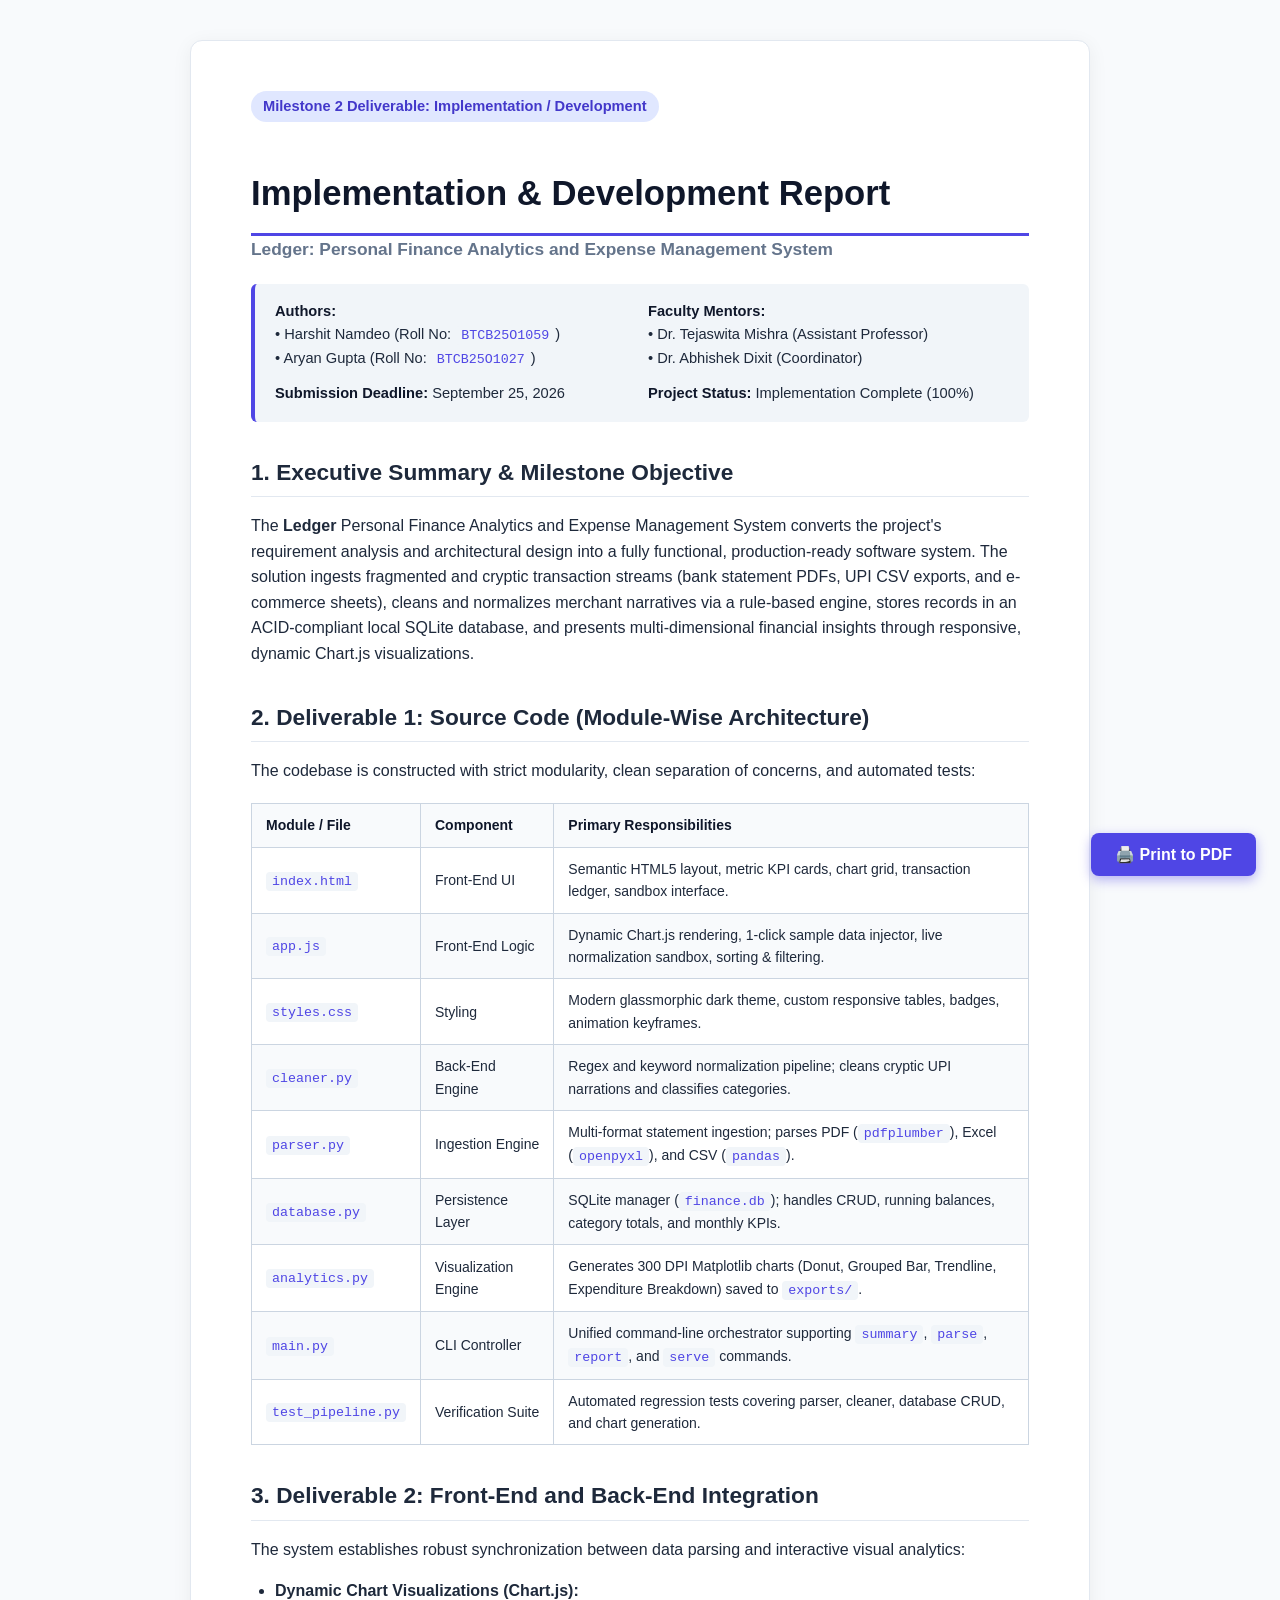
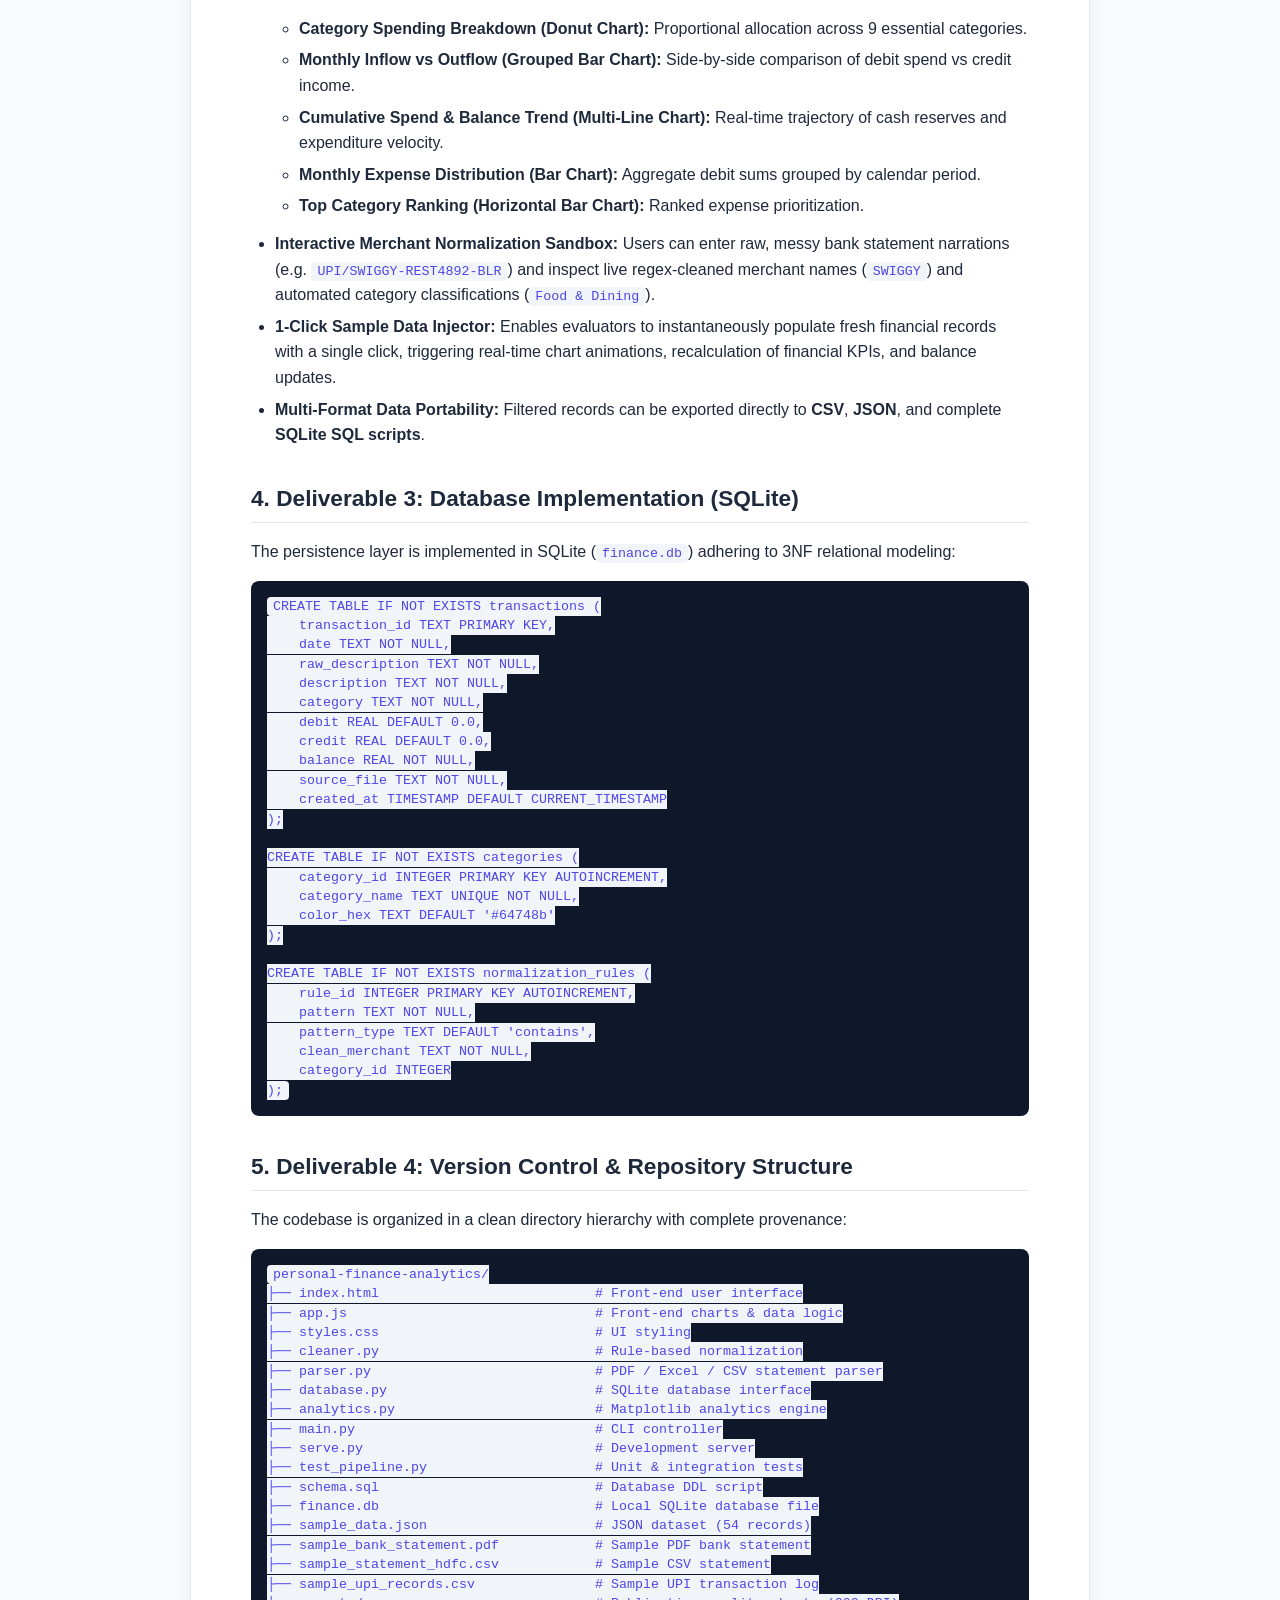
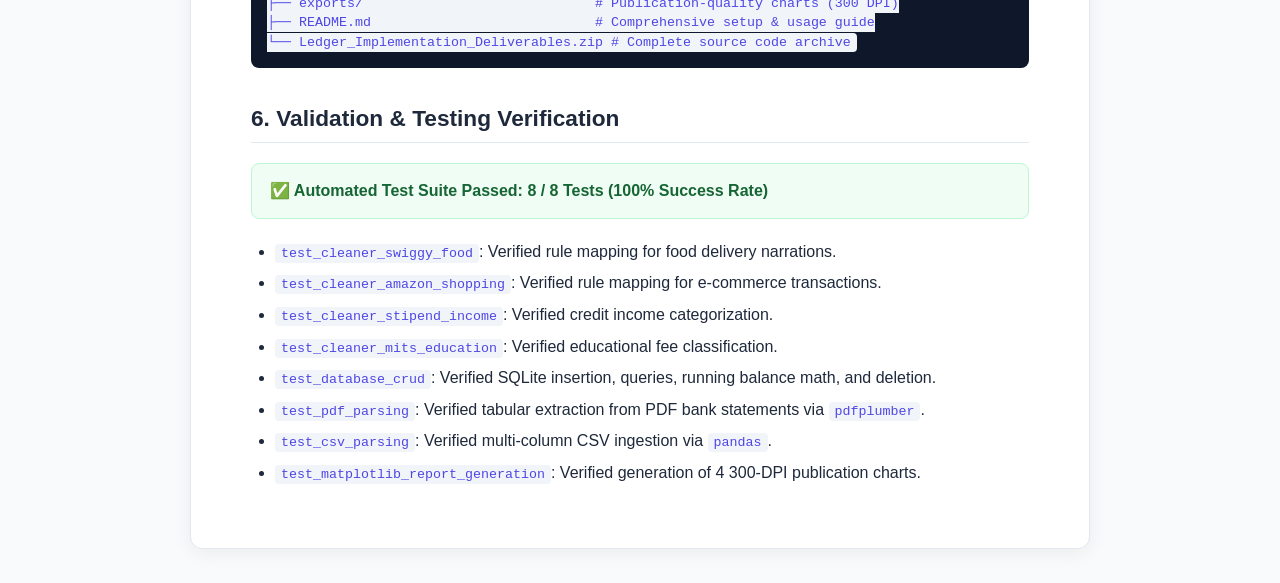
==== IMPLEMENTATION_REPORT.html @ d6fc1c30 "Initial commit: Ledger - Personal Finance Analytics and Expense Management System" ====
<!DOCTYPE html>
<html lang="en">
<head>
  <meta charset="UTF-8">
  <title>Implementation & Development Report - Ledger</title>
  <style>
    @media print {
      body { font-size: 11pt; color: #111; }
      .no-print { display: none; }
      .page-break { page-break-before: always; }
      a { color: #111; text-decoration: none; }
    }
    body {
      font-family: 'Segoe UI', -apple-system, BlinkMacSystemFont, Roboto, sans-serif;
      line-height: 1.6;
      color: #1e293b;
      max-width: 900px;
      margin: 0 auto;
      padding: 40px 20px;
      background: #f8fafc;
    }
    .paper {
      background: #ffffff;
      padding: 50px 60px;
      border-radius: 12px;
      box-shadow: 0 4px 20px rgba(0,0,0,0.06);
      border: 1px solid #e2e8f0;
    }
    h1 {
      font-size: 26pt;
      color: #0f172a;
      margin-bottom: 4px;
      font-weight: 800;
      border-bottom: 3px solid #4f46e5;
      padding-bottom: 12px;
    }
    h2 {
      font-size: 17pt;
      color: #1e293b;
      margin-top: 32px;
      margin-bottom: 12px;
      border-bottom: 1px solid #e2e8f0;
      padding-bottom: 6px;
    }
    h3 {
      font-size: 13pt;
      color: #334155;
      margin-top: 20px;
    }
    .badge {
      display: inline-block;
      padding: 4px 12px;
      border-radius: 9999px;
      font-size: 11pt;
      font-weight: 600;
      background: #e0e7ff;
      color: #4338ca;
      margin-bottom: 20px;
    }
    .meta-box {
      background: #f1f5f9;
      border-left: 4px solid #4f46e5;
      padding: 16px 20px;
      border-radius: 6px;
      margin: 20px 0 30px 0;
      display: grid;
      grid-template-columns: 1fr 1fr;
      gap: 12px;
      font-size: 11pt;
    }
    .meta-item strong {
      color: #0f172a;
    }
    table {
      width: 100%;
      border-collapse: collapse;
      margin: 20px 0;
      font-size: 10.5pt;
    }
    th, td {
      border: 1px solid #cbd5e1;
      padding: 10px 14px;
      text-align: left;
    }
    th {
      background: #f8fafc;
      font-weight: 700;
      color: #0f172a;
    }
    tr:nth-child(even) {
      background: #f8fafc;
    }
    code {
      font-family: 'Consolas', monospace;
      background: #f1f5f9;
      padding: 2px 6px;
      border-radius: 4px;
      color: #4f46e5;
      font-size: 10pt;
    }
    pre {
      background: #0f172a;
      color: #f8fafc;
      padding: 16px;
      border-radius: 8px;
      overflow-x: auto;
      font-family: 'Consolas', monospace;
      font-size: 9.5pt;
      line-height: 1.45;
    }
    ul, ol {
      padding-left: 24px;
      margin: 12px 0;
    }
    li {
      margin-bottom: 6px;
    }
    .highlight-card {
      background: #f0fdf4;
      border: 1px solid #bbf7d0;
      color: #166534;
      padding: 14px 18px;
      border-radius: 8px;
      font-weight: 600;
      margin: 20px 0;
    }
    .print-btn {
      position: fixed;
      bottom: 24px;
      right: 24px;
      background: #4f46e5;
      color: white;
      border: none;
      padding: 12px 24px;
      border-radius: 8px;
      font-weight: 600;
      cursor: pointer;
      box-shadow: 0 4px 12px rgba(79, 70, 229, 0.4);
      font-size: 12pt;
      transition: background 0.2s;
    }
    .print-btn:hover {
      background: #4338ca;
    }
  </style>
</head>
<body>

  <button class="print-btn no-print" onclick="window.print()">🖨️ Print to PDF</button>

  <div class="paper">
    <div class="badge">Milestone 2 Deliverable: Implementation / Development</div>
    <h1>Implementation & Development Report</h1>
    <h3 style="color:#64748b; margin-top: -4px;">Ledger: Personal Finance Analytics and Expense Management System</h3>

    <div class="meta-box">
      <div class="meta-item">
        <strong>Authors:</strong><br>
        • Harshit Namdeo (Roll No: <code>BTCB25O1059</code>)<br>
        • Aryan Gupta (Roll No: <code>BTCB25O1027</code>)
      </div>
      <div class="meta-item">
        <strong>Faculty Mentors:</strong><br>
        • Dr. Tejaswita Mishra (Assistant Professor)<br>
        • Dr. Abhishek Dixit (Coordinator)
      </div>
      <div class="meta-item">
        <strong>Submission Deadline:</strong> September 25, 2026
      </div>
      <div class="meta-item">
        <strong>Project Status:</strong> Implementation Complete (100%)
      </div>
    </div>

    <h2>1. Executive Summary & Milestone Objective</h2>
    <p>
      The <strong>Ledger</strong> Personal Finance Analytics and Expense Management System converts the project's requirement analysis and architectural design into a fully functional, production-ready software system. The solution ingests fragmented and cryptic transaction streams (bank statement PDFs, UPI CSV exports, and e-commerce sheets), cleans and normalizes merchant narratives via a rule-based engine, stores records in an ACID-compliant local SQLite database, and presents multi-dimensional financial insights through responsive, dynamic Chart.js visualizations.
    </p>

    <h2>2. Deliverable 1: Source Code (Module-Wise Architecture)</h2>
    <p>The codebase is constructed with strict modularity, clean separation of concerns, and automated tests:</p>
    <table>
      <thead>
        <tr>
          <th>Module / File</th>
          <th>Component</th>
          <th>Primary Responsibilities</th>
        </tr>
      </thead>
      <tbody>
        <tr>
          <td><code>index.html</code></td>
          <td>Front-End UI</td>
          <td>Semantic HTML5 layout, metric KPI cards, chart grid, transaction ledger, sandbox interface.</td>
        </tr>
        <tr>
          <td><code>app.js</code></td>
          <td>Front-End Logic</td>
          <td>Dynamic Chart.js rendering, 1-click sample data injector, live normalization sandbox, sorting & filtering.</td>
        </tr>
        <tr>
          <td><code>styles.css</code></td>
          <td>Styling</td>
          <td>Modern glassmorphic dark theme, custom responsive tables, badges, animation keyframes.</td>
        </tr>
        <tr>
          <td><code>cleaner.py</code></td>
          <td>Back-End Engine</td>
          <td>Regex and keyword normalization pipeline; cleans cryptic UPI narrations and classifies categories.</td>
        </tr>
        <tr>
          <td><code>parser.py</code></td>
          <td>Ingestion Engine</td>
          <td>Multi-format statement ingestion; parses PDF (<code>pdfplumber</code>), Excel (<code>openpyxl</code>), and CSV (<code>pandas</code>).</td>
        </tr>
        <tr>
          <td><code>database.py</code></td>
          <td>Persistence Layer</td>
          <td>SQLite manager (<code>finance.db</code>); handles CRUD, running balances, category totals, and monthly KPIs.</td>
        </tr>
        <tr>
          <td><code>analytics.py</code></td>
          <td>Visualization Engine</td>
          <td>Generates 300 DPI Matplotlib charts (Donut, Grouped Bar, Trendline, Expenditure Breakdown) saved to <code>exports/</code>.</td>
        </tr>
        <tr>
          <td><code>main.py</code></td>
          <td>CLI Controller</td>
          <td>Unified command-line orchestrator supporting <code>summary</code>, <code>parse</code>, <code>report</code>, and <code>serve</code> commands.</td>
        </tr>
        <tr>
          <td><code>test_pipeline.py</code></td>
          <td>Verification Suite</td>
          <td>Automated regression tests covering parser, cleaner, database CRUD, and chart generation.</td>
        </tr>
      </tbody>
    </table>

    <div class="page-break"></div>

    <h2>3. Deliverable 2: Front-End and Back-End Integration</h2>
    <p>The system establishes robust synchronization between data parsing and interactive visual analytics:</p>
    <ul>
      <li><strong>Dynamic Chart Visualizations (Chart.js):</strong>
        <ul>
          <li><strong>Category Spending Breakdown (Donut Chart):</strong> Proportional allocation across 9 essential categories.</li>
          <li><strong>Monthly Inflow vs Outflow (Grouped Bar Chart):</strong> Side-by-side comparison of debit spend vs credit income.</li>
          <li><strong>Cumulative Spend & Balance Trend (Multi-Line Chart):</strong> Real-time trajectory of cash reserves and expenditure velocity.</li>
          <li><strong>Monthly Expense Distribution (Bar Chart):</strong> Aggregate debit sums grouped by calendar period.</li>
          <li><strong>Top Category Ranking (Horizontal Bar Chart):</strong> Ranked expense prioritization.</li>
        </ul>
      </li>
      <li><strong>Interactive Merchant Normalization Sandbox:</strong> Users can enter raw, messy bank statement narrations (e.g. <code>UPI/SWIGGY-REST4892-BLR</code>) and inspect live regex-cleaned merchant names (<code>SWIGGY</code>) and automated category classifications (<code>Food & Dining</code>).</li>
      <li><strong>1-Click Sample Data Injector:</strong> Enables evaluators to instantaneously populate fresh financial records with a single click, triggering real-time chart animations, recalculation of financial KPIs, and balance updates.</li>
      <li><strong>Multi-Format Data Portability:</strong> Filtered records can be exported directly to <strong>CSV</strong>, <strong>JSON</strong>, and complete <strong>SQLite SQL scripts</strong>.</li>
    </ul>

    <h2>4. Deliverable 3: Database Implementation (SQLite)</h2>
    <p>The persistence layer is implemented in SQLite (<code>finance.db</code>) adhering to 3NF relational modeling:</p>
    <pre><code>CREATE TABLE IF NOT EXISTS transactions (
    transaction_id TEXT PRIMARY KEY,
    date TEXT NOT NULL,
    raw_description TEXT NOT NULL,
    description TEXT NOT NULL,
    category TEXT NOT NULL,
    debit REAL DEFAULT 0.0,
    credit REAL DEFAULT 0.0,
    balance REAL NOT NULL,
    source_file TEXT NOT NULL,
    created_at TIMESTAMP DEFAULT CURRENT_TIMESTAMP
);

CREATE TABLE IF NOT EXISTS categories (
    category_id INTEGER PRIMARY KEY AUTOINCREMENT,
    category_name TEXT UNIQUE NOT NULL,
    color_hex TEXT DEFAULT '#64748b'
);

CREATE TABLE IF NOT EXISTS normalization_rules (
    rule_id INTEGER PRIMARY KEY AUTOINCREMENT,
    pattern TEXT NOT NULL,
    pattern_type TEXT DEFAULT 'contains',
    clean_merchant TEXT NOT NULL,
    category_id INTEGER
);</code></pre>

    <h2>5. Deliverable 4: Version Control & Repository Structure</h2>
    <p>The codebase is organized in a clean directory hierarchy with complete provenance:</p>
    <pre><code>personal-finance-analytics/
├── index.html                           # Front-end user interface
├── app.js                               # Front-end charts & data logic
├── styles.css                           # UI styling
├── cleaner.py                           # Rule-based normalization
├── parser.py                            # PDF / Excel / CSV statement parser
├── database.py                          # SQLite database interface
├── analytics.py                         # Matplotlib analytics engine
├── main.py                              # CLI controller
├── serve.py                             # Development server
├── test_pipeline.py                     # Unit & integration tests
├── schema.sql                           # Database DDL script
├── finance.db                           # Local SQLite database file
├── sample_data.json                     # JSON dataset (54 records)
├── sample_bank_statement.pdf            # Sample PDF bank statement
├── sample_statement_hdfc.csv            # Sample CSV statement
├── sample_upi_records.csv               # Sample UPI transaction log
├── exports/                             # Publication-quality charts (300 DPI)
├── README.md                            # Comprehensive setup & usage guide
└── Ledger_Implementation_Deliverables.zip # Complete source code archive</code></pre>

    <h2>6. Validation & Testing Verification</h2>
    <div class="highlight-card">
      ✅ Automated Test Suite Passed: 8 / 8 Tests (100% Success Rate)
    </div>
    <ul>
      <li><code>test_cleaner_swiggy_food</code>: Verified rule mapping for food delivery narrations.</li>
      <li><code>test_cleaner_amazon_shopping</code>: Verified rule mapping for e-commerce transactions.</li>
      <li><code>test_cleaner_stipend_income</code>: Verified credit income categorization.</li>
      <li><code>test_cleaner_mits_education</code>: Verified educational fee classification.</li>
      <li><code>test_database_crud</code>: Verified SQLite insertion, queries, running balance math, and deletion.</li>
      <li><code>test_pdf_parsing</code>: Verified tabular extraction from PDF bank statements via <code>pdfplumber</code>.</li>
      <li><code>test_csv_parsing</code>: Verified multi-column CSV ingestion via <code>pandas</code>.</li>
      <li><code>test_matplotlib_report_generation</code>: Verified generation of 4 300-DPI publication charts.</li>
    </ul>
  </div>
</body>
</html>
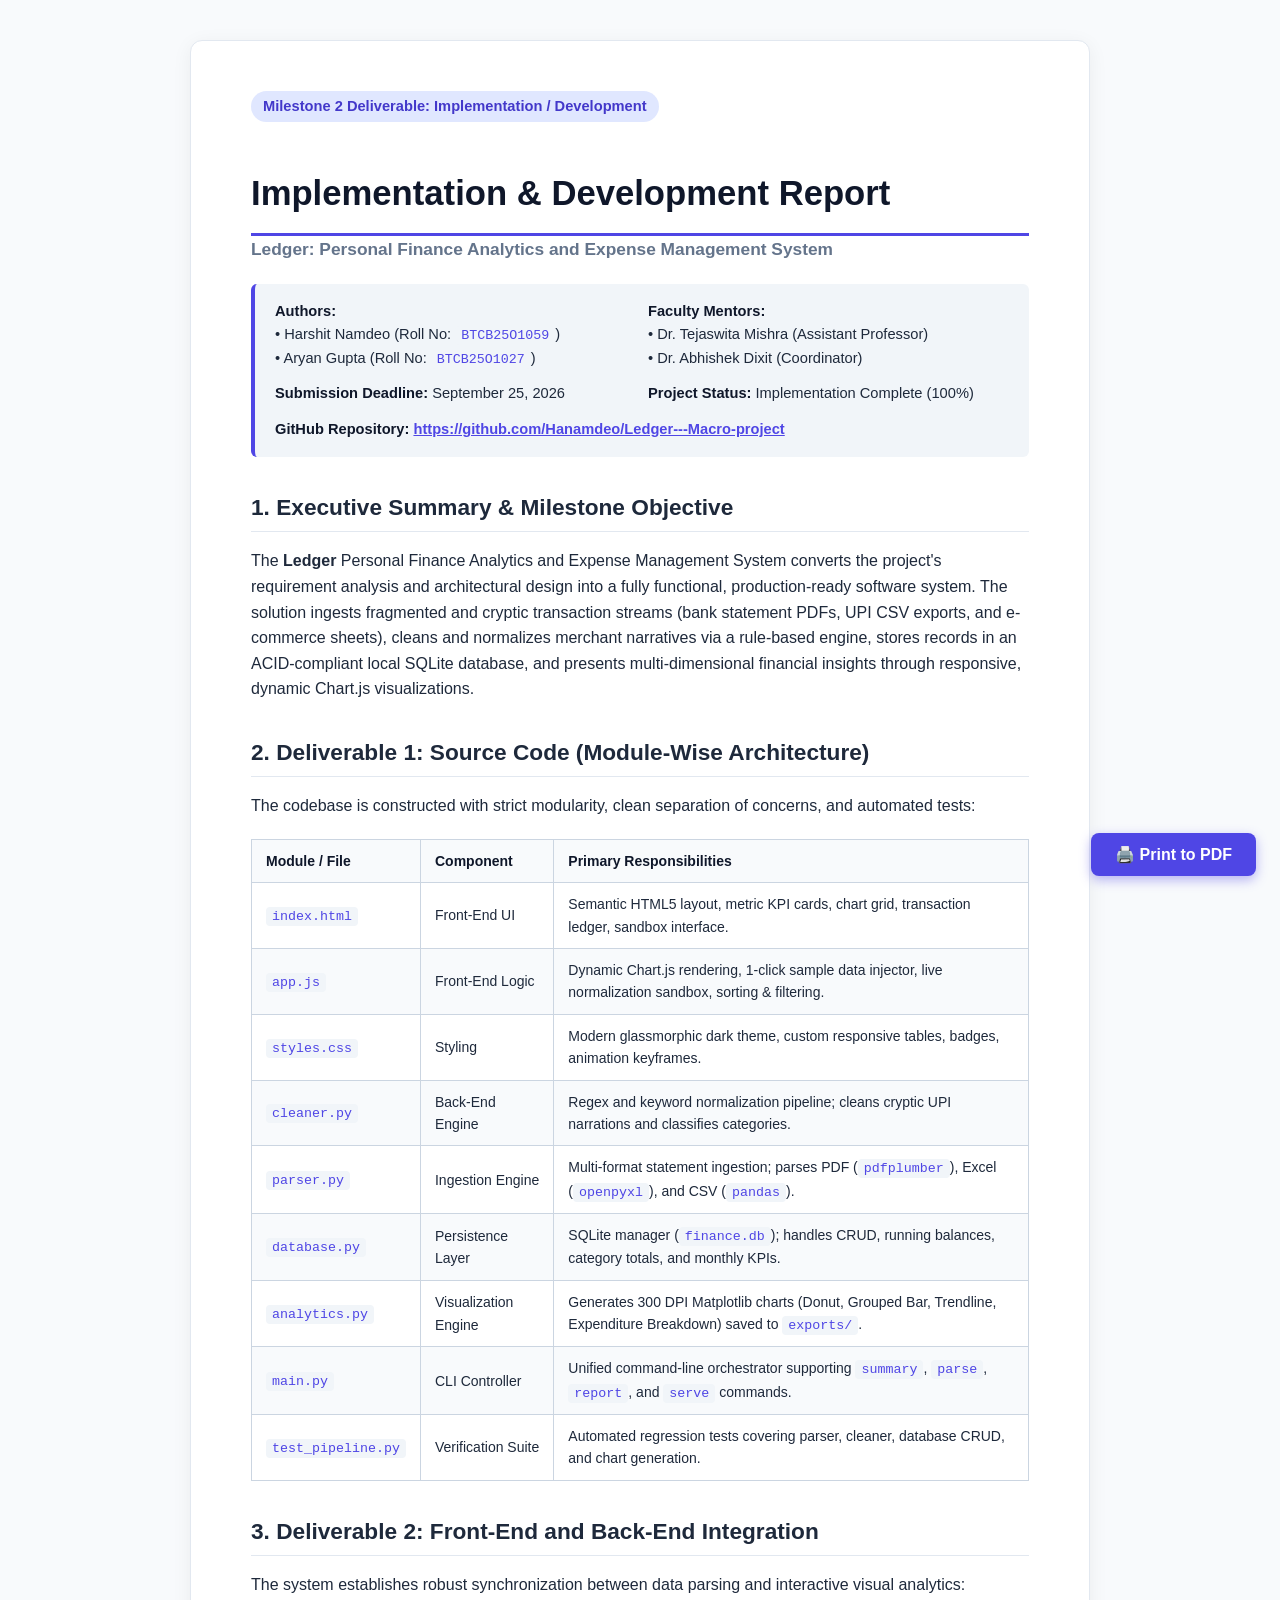
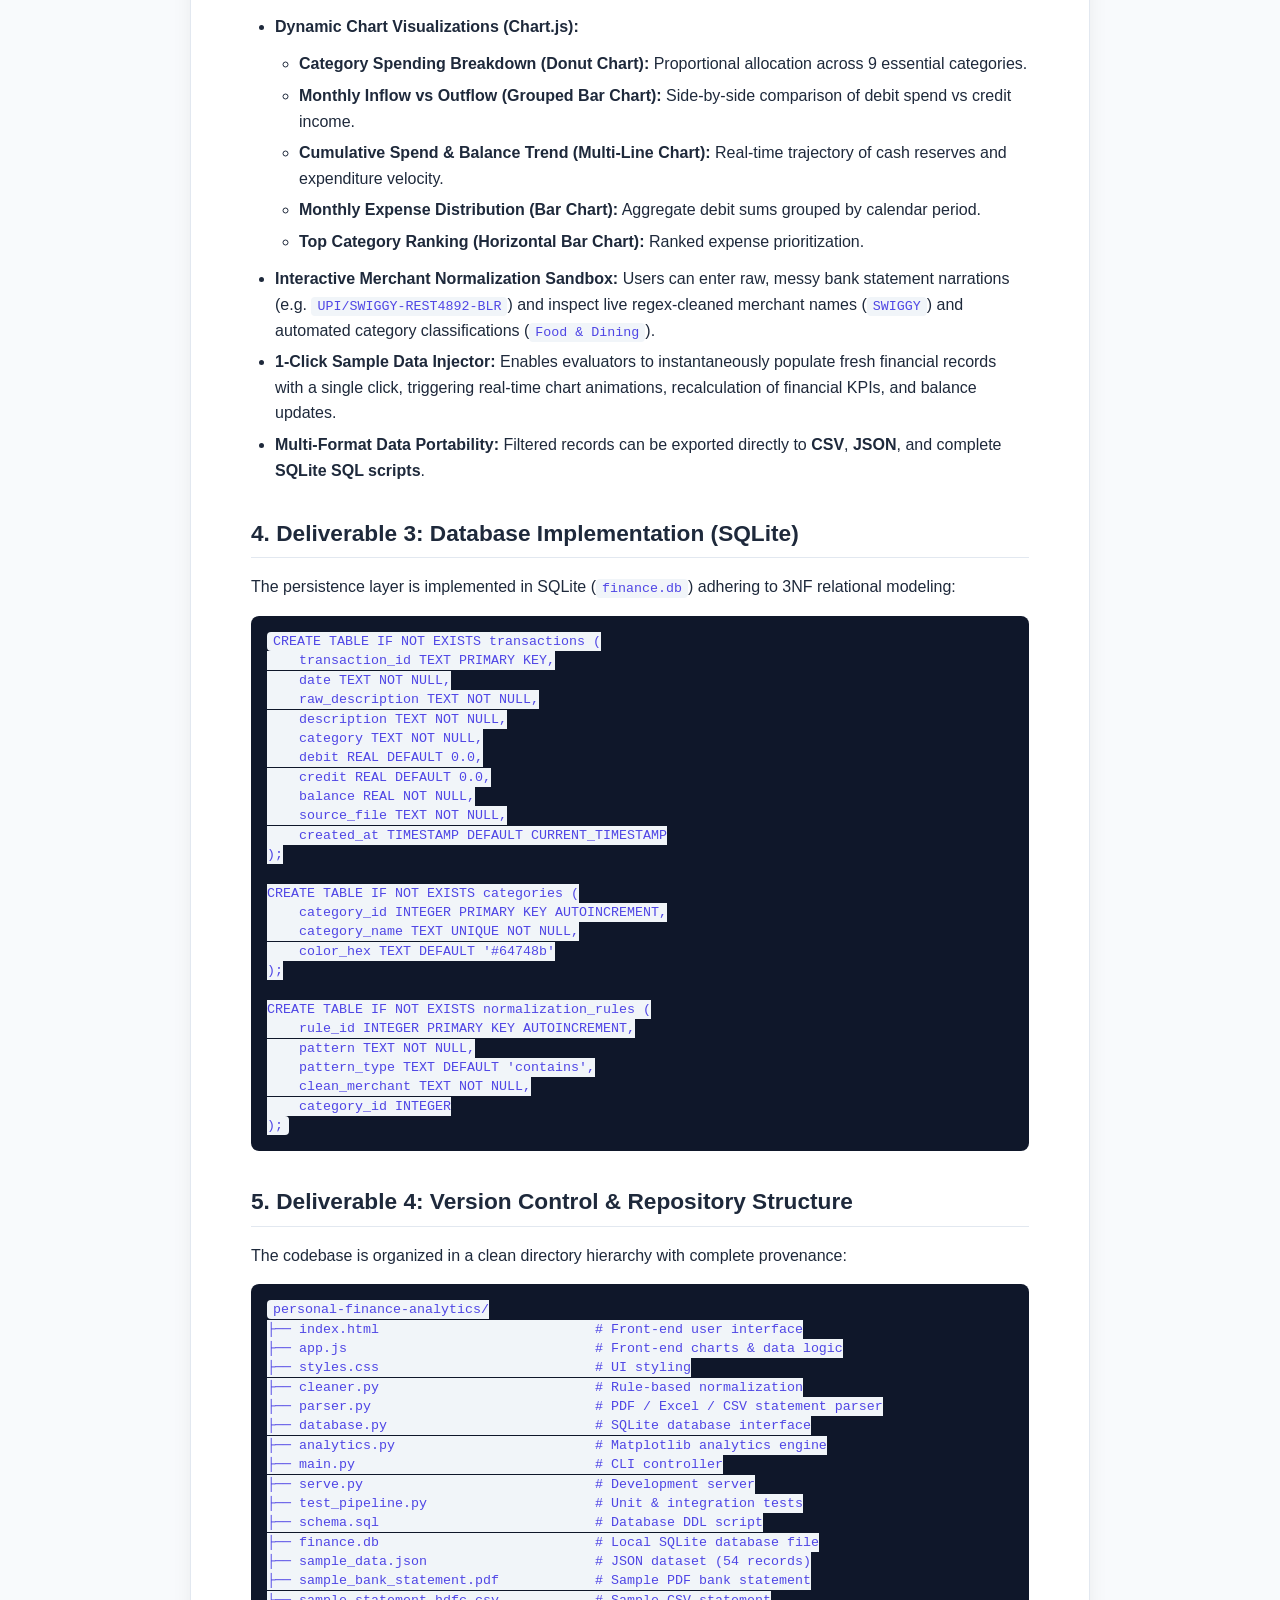
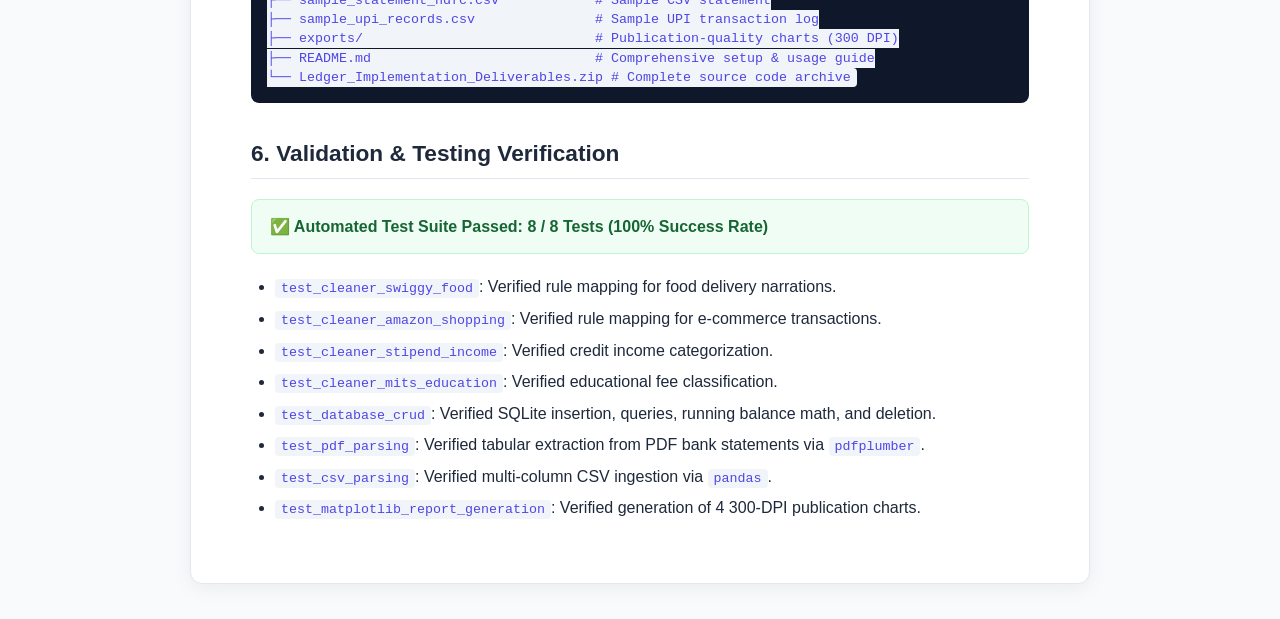
==== commit 4ca64e27: "Add GitHub repository URL to reports and metadata" ====
--- a/IMPLEMENTATION_REPORT.html
+++ b/IMPLEMENTATION_REPORT.html
@@ -169,6 +169,9 @@
       </div>
       <div class="meta-item">
         <strong>Project Status:</strong> Implementation Complete (100%)
+      </div>
+      <div class="meta-item" style="grid-column: span 2;">
+        <strong>GitHub Repository:</strong> <a href="https://github.com/Hanamdeo/Ledger---Macro-project" target="_blank" style="color: #4f46e5; font-weight: 600;">https://github.com/Hanamdeo/Ledger---Macro-project</a>
       </div>
     </div>
 
